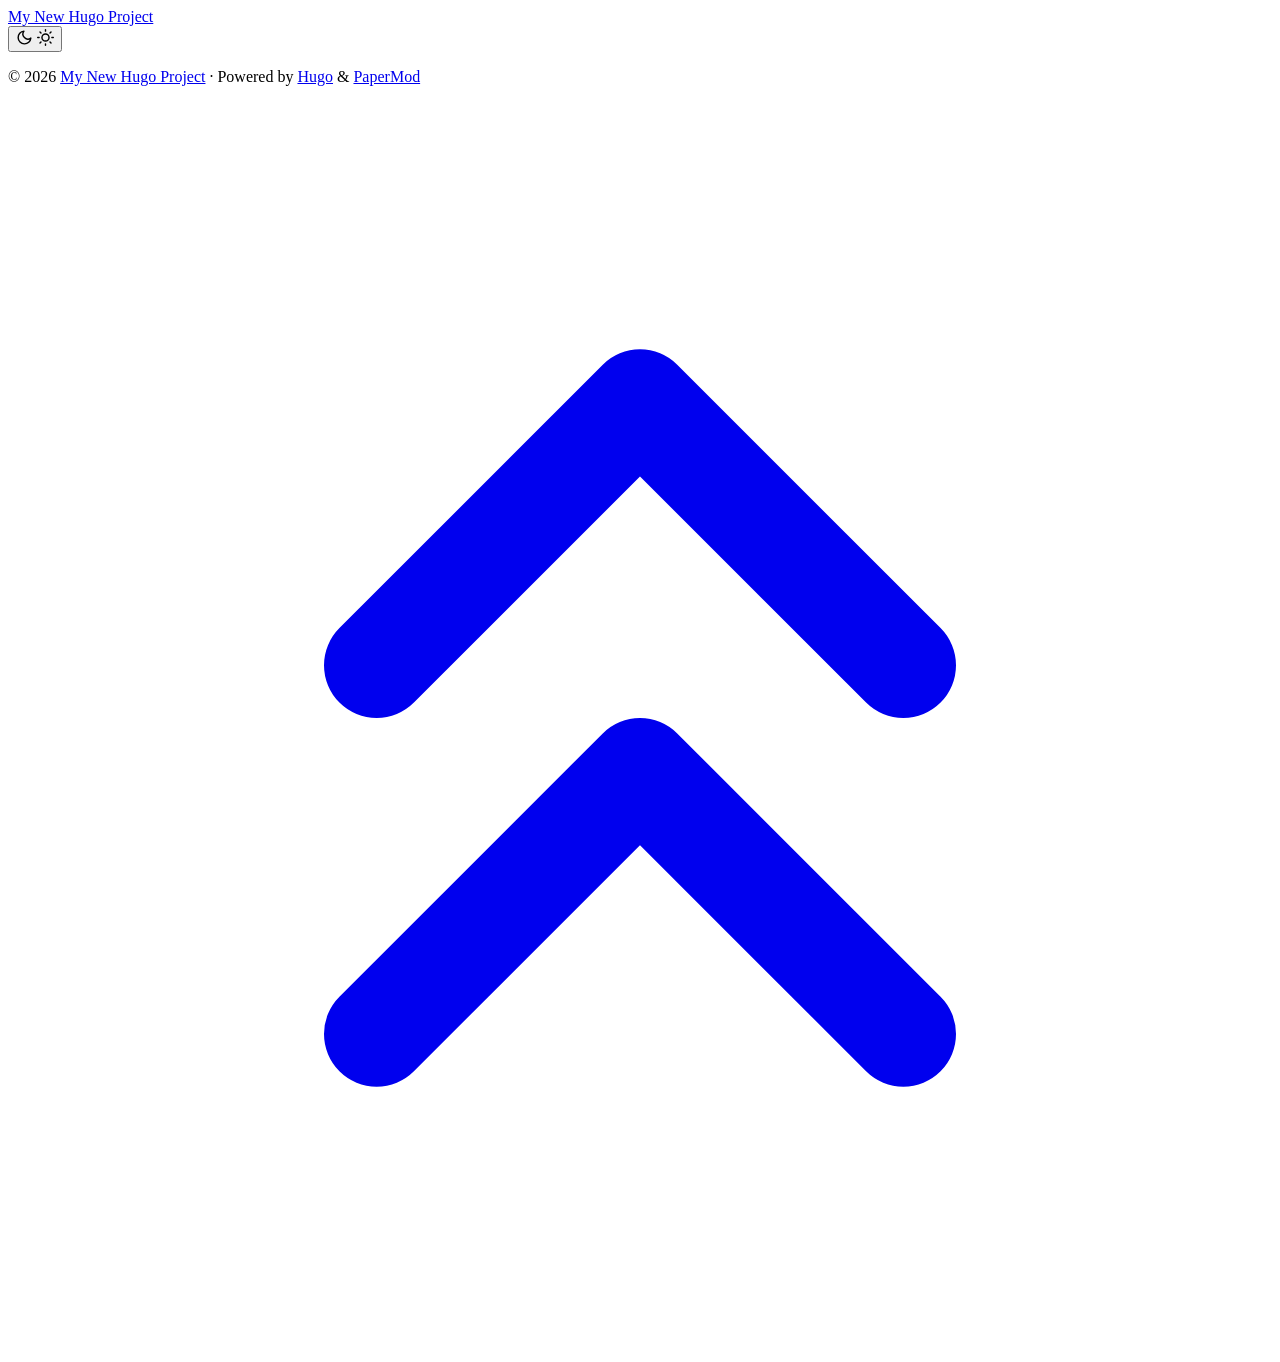
==== public/index.html @ 860954fe "init my blog" ====
<!DOCTYPE html>
<html lang="en" dir="auto" data-theme="auto">

<head><script src="/livereload.js?mindelay=10&amp;v=2&amp;port=1313&amp;path=livereload" data-no-instant defer></script><meta charset="utf-8">
<meta http-equiv="X-UA-Compatible" content="IE=edge">
<meta name="viewport" content="width=device-width, initial-scale=1, shrink-to-fit=no">
<meta name="robots" content="noindex, nofollow">
<title>My New Hugo Project</title>

<meta name="description" content="">
<meta name="author" content="">
<link rel="canonical" href="http://localhost:1313/">
<link crossorigin="anonymous" href="/assets/css/stylesheet.89ca4972ab5e6aaa05e9a0dae0c4bb64b26585bc79e36f5cf33614eea0283abe.css" integrity="sha256-icpJcqteaqoF6aDa4MS7ZLJlhbx5429c8zYU7qAoOr4=" rel="preload stylesheet" as="style">
<link rel="icon" href="http://localhost:1313/favicon.ico">
<link rel="icon" type="image/png" sizes="16x16" href="http://localhost:1313/favicon-16x16.png">
<link rel="icon" type="image/png" sizes="32x32" href="http://localhost:1313/favicon-32x32.png">
<link rel="apple-touch-icon" href="http://localhost:1313/apple-touch-icon.png">
<link rel="mask-icon" href="http://localhost:1313/safari-pinned-tab.svg">
<meta name="theme-color" content="#2e2e33">
<meta name="msapplication-TileColor" content="#2e2e33">
<link rel="alternate" type="application/rss+xml" href="http://localhost:1313/index.xml" title="rss">
<link rel="alternate" hreflang="en" href="http://localhost:1313/">
<noscript>
    <style>
        #theme-toggle,
        .top-link {
            display: none;
        }

    </style>
    <style>
        @media (prefers-color-scheme: dark) {
            :root {
                --theme: rgb(29, 30, 32);
                --entry: rgb(46, 46, 51);
                --primary: rgb(218, 218, 219);
                --secondary: rgb(155, 156, 157);
                --tertiary: rgb(65, 66, 68);
                --content: rgb(196, 196, 197);
                --code-block-bg: rgb(46, 46, 51);
                --code-bg: rgb(55, 56, 62);
                --border: rgb(51, 51, 51);
                color-scheme: dark;
            }

            .list {
                background: var(--theme);
            }

            .toc {
                background: var(--entry);
            }
        }

    </style>
</noscript>
<script>
    if (localStorage.getItem("pref-theme") === "dark") {
        document.querySelector("html").dataset.theme = 'dark';
    } else if (localStorage.getItem("pref-theme") === "light") {
       document.querySelector("html").dataset.theme = 'light';
    } else if (window.matchMedia('(prefers-color-scheme: dark)').matches) {
        document.querySelector("html").dataset.theme = 'dark';
    } else {
        document.querySelector("html").dataset.theme = 'light';
    }

</script>
	<meta name="generator" content="Hugo 0.168.0">
</head>
<body class="list" id="top">
    <header class="header">
    <nav class="header-nav">
        <div class="logo">
            <a href="http://localhost:1313/" accesskey="h" title="My New Hugo Project (Alt + H)">My New Hugo Project</a>
            <div class="logo-switches">
                <button id="theme-toggle" class="theme-toggle" accesskey="t" title="(Alt + T)" aria-label="Toggle theme">
                    <svg class="moon" xmlns="http://www.w3.org/2000/svg" width="17" height="17" viewBox="0 0 24 24"
                        fill="none" stroke="currentColor" stroke-width="2" stroke-linecap="round"
                        stroke-linejoin="round">
                        <path d="M21 12.79A9 9 0 1 1 11.21 3 7 7 0 0 0 21 12.79z"></path>
                    </svg>
                    <svg class="sun" xmlns="http://www.w3.org/2000/svg" width="17" height="17" viewBox="0 0 24 24"
                        fill="none" stroke="currentColor" stroke-width="2" stroke-linecap="round"
                        stroke-linejoin="round">
                        <circle cx="12" cy="12" r="5"></circle>
                        <line x1="12" y1="1" x2="12" y2="3"></line>
                        <line x1="12" y1="21" x2="12" y2="23"></line>
                        <line x1="4.22" y1="4.22" x2="5.64" y2="5.64"></line>
                        <line x1="18.36" y1="18.36" x2="19.78" y2="19.78"></line>
                        <line x1="1" y1="12" x2="3" y2="12"></line>
                        <line x1="21" y1="12" x2="23" y2="12"></line>
                        <line x1="4.22" y1="19.78" x2="5.64" y2="18.36"></line>
                        <line x1="18.36" y1="5.64" x2="19.78" y2="4.22"></line>
                    </svg>
                </button>
            </div>
        </div>
        <ul id="menu" class="menu">
        </ul>
    </nav>
</header>
<main class="main"> 
    </main>
    
<footer class="footer">
        <span>&copy; 2026 <a href="http://localhost:1313/">My New Hugo Project</a></span> · 

    
    
    <span>
        Powered by
        <a href="https://gohugo.io/?utm_source=papermod" rel="noopener" target="_blank">Hugo</a> &
        <a href="https://github.com/adityatelange/hugo-PaperMod/" rel="noopener" target="_blank">PaperMod</a>
    </span>
</footer>
<a href="#top" id="top-link" class="top-link hidden" aria-label="go to top" title="Go to Top (Alt + G)" accesskey="g">
    <svg xmlns="http://www.w3.org/2000/svg" viewBox="0 0 24 24" fill="none" stroke="currentColor" stroke-width="2"
        stroke-linecap="round" stroke-linejoin="round" class="feather feather-chevrons-up">
        <polyline points="17 11 12 6 7 11"></polyline>
        <polyline points="17 18 12 13 7 18"></polyline>
    </svg>
</a>

<script>
    let menu = document.getElementById('menu');
    if (menu) {
        
        const scrollPosition = localStorage.getItem("menu-scroll-position");
        if (scrollPosition) {
            menu.scrollLeft = parseInt(scrollPosition, 10);
        }
        
        menu.onscroll = function () {
            localStorage.setItem("menu-scroll-position", menu.scrollLeft);
        }
    }

    document.querySelectorAll('a[href^="#"]').forEach(anchor => {
        anchor.addEventListener("click", function (e) {
            e.preventDefault();
            var id = this.getAttribute("href").substr(1);
            if (!window.matchMedia('(prefers-reduced-motion: reduce)').matches) {
                document.querySelector(`[id='${decodeURIComponent(id)}']`).scrollIntoView({
                    behavior: "smooth"
                });
            } else {
                document.querySelector(`[id='${decodeURIComponent(id)}']`).scrollIntoView();
            }
            if (id === "top") {
                history.replaceState(null, null, " ");
            } else {
                history.pushState(null, null, `#${id}`);
            }
        });
    });

</script>
<script>
    var toplink = document.getElementById("top-link");
    window.onscroll = function () {
        const scrollThreshold = window.innerHeight;
        if (document.body.scrollTop > scrollThreshold || document.documentElement.scrollTop > scrollThreshold) {
            toplink.classList.remove("hidden");
        } else {
            toplink.classList.add("hidden");
        }
    };

</script>
<script>
    document.getElementById("theme-toggle").addEventListener("click", () => {
        const html = document.querySelector("html");
        if (html.dataset.theme === "dark") {
            html.dataset.theme = 'light';
            localStorage.setItem("pref-theme", 'light');
        } else {
            html.dataset.theme = 'dark';
            localStorage.setItem("pref-theme", 'dark');
        }
    })

</script>
</body>

</html>
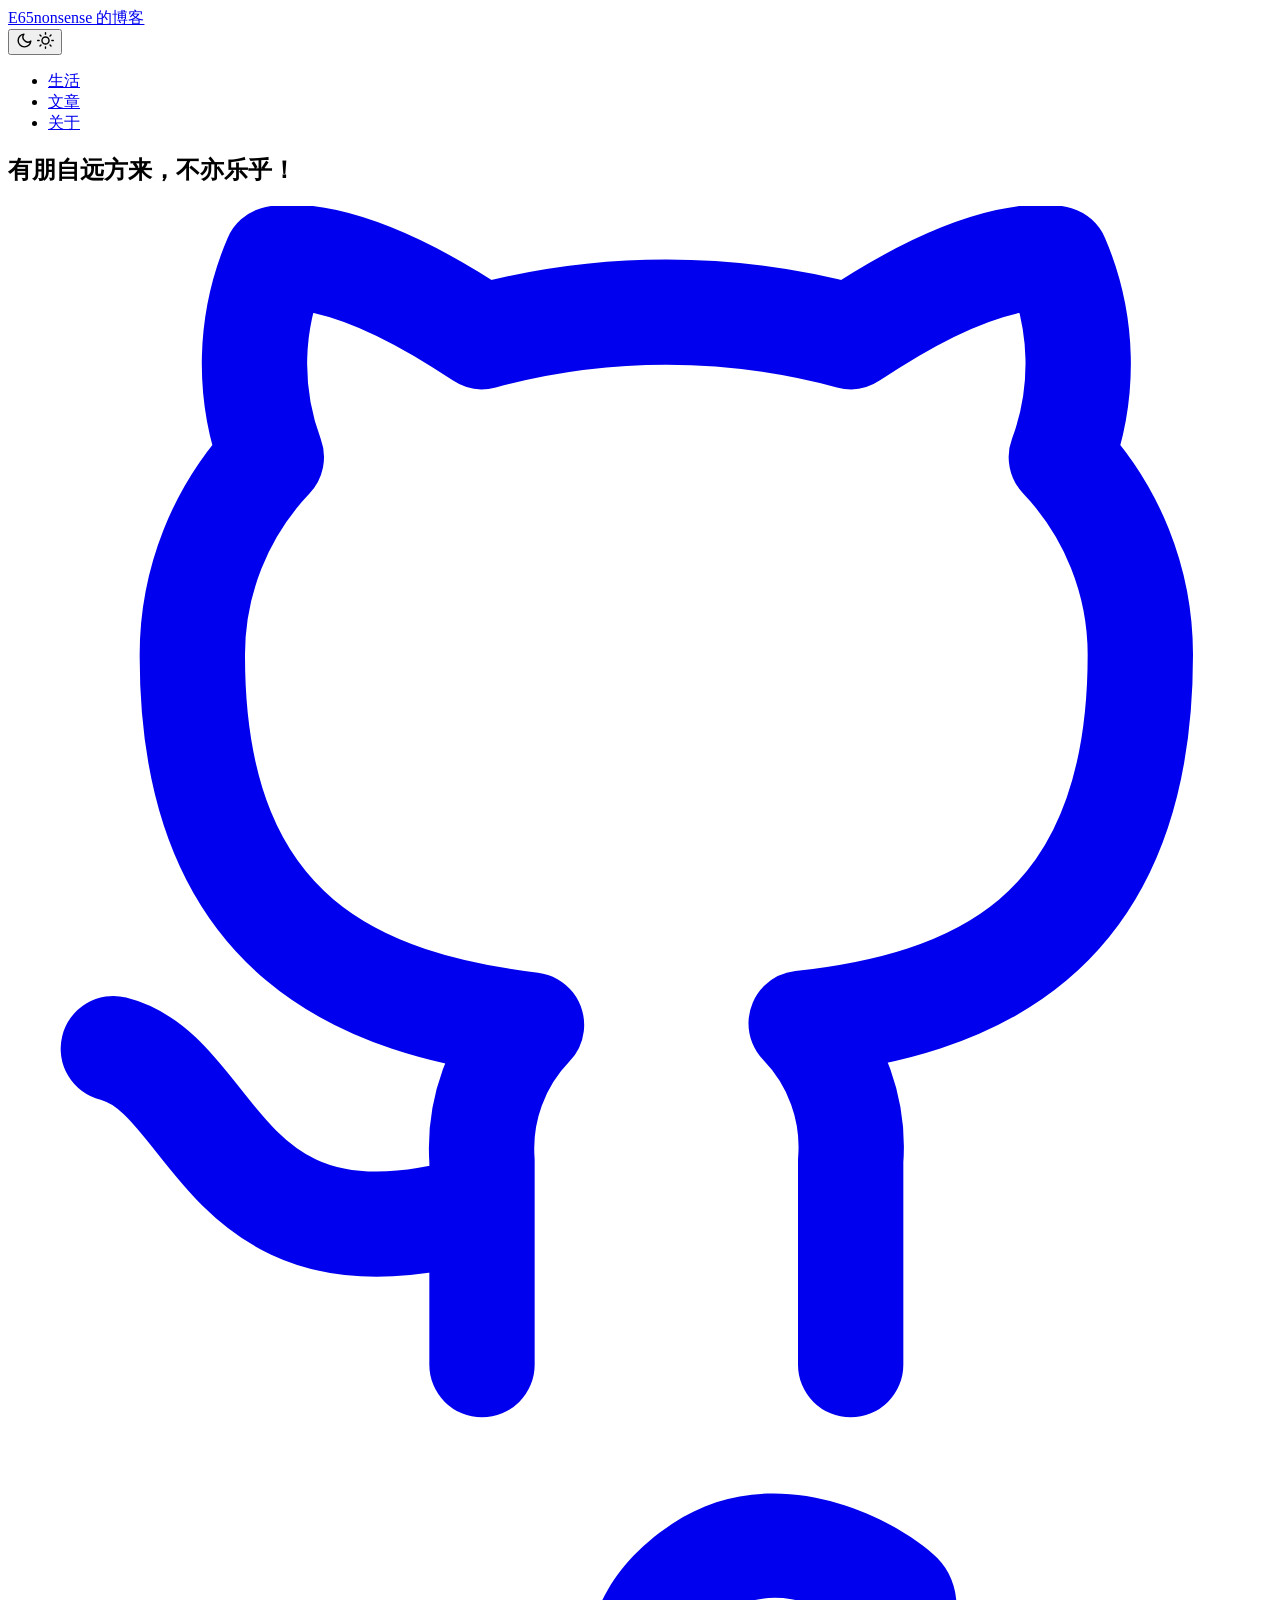
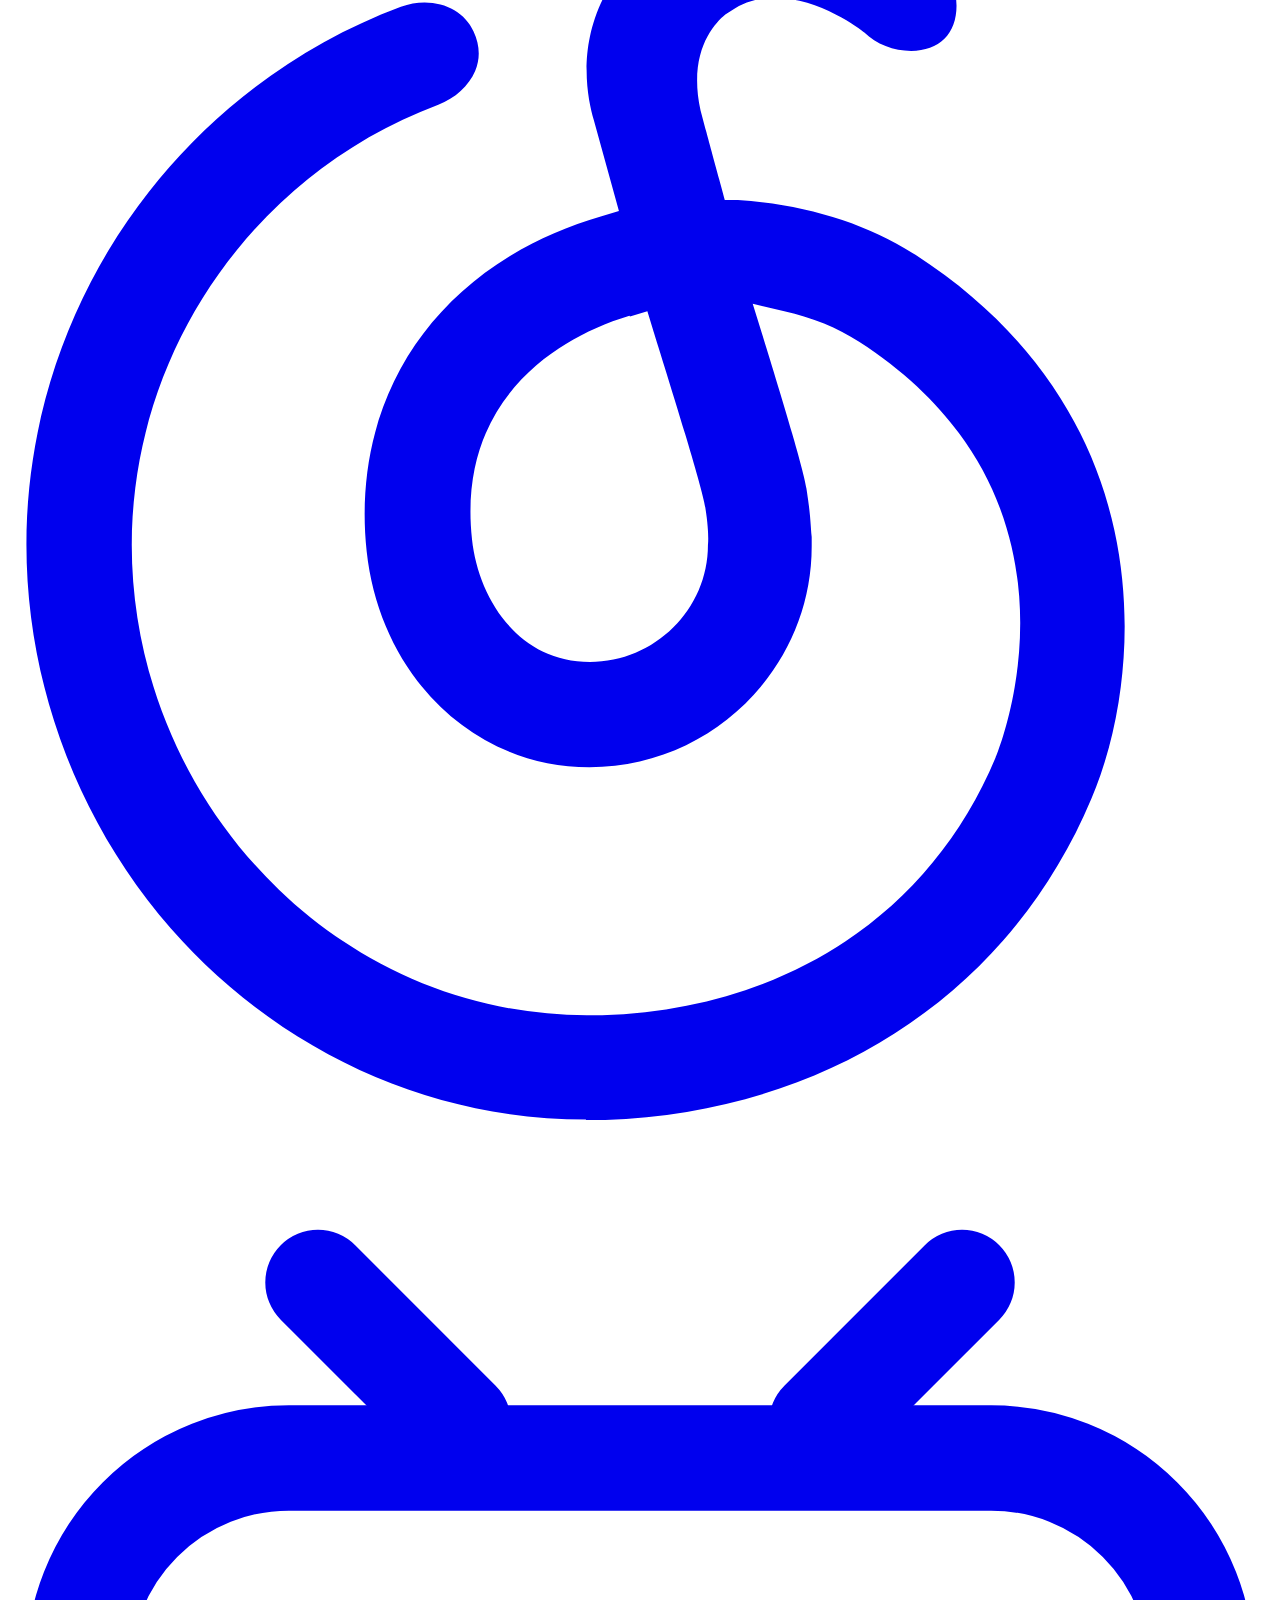
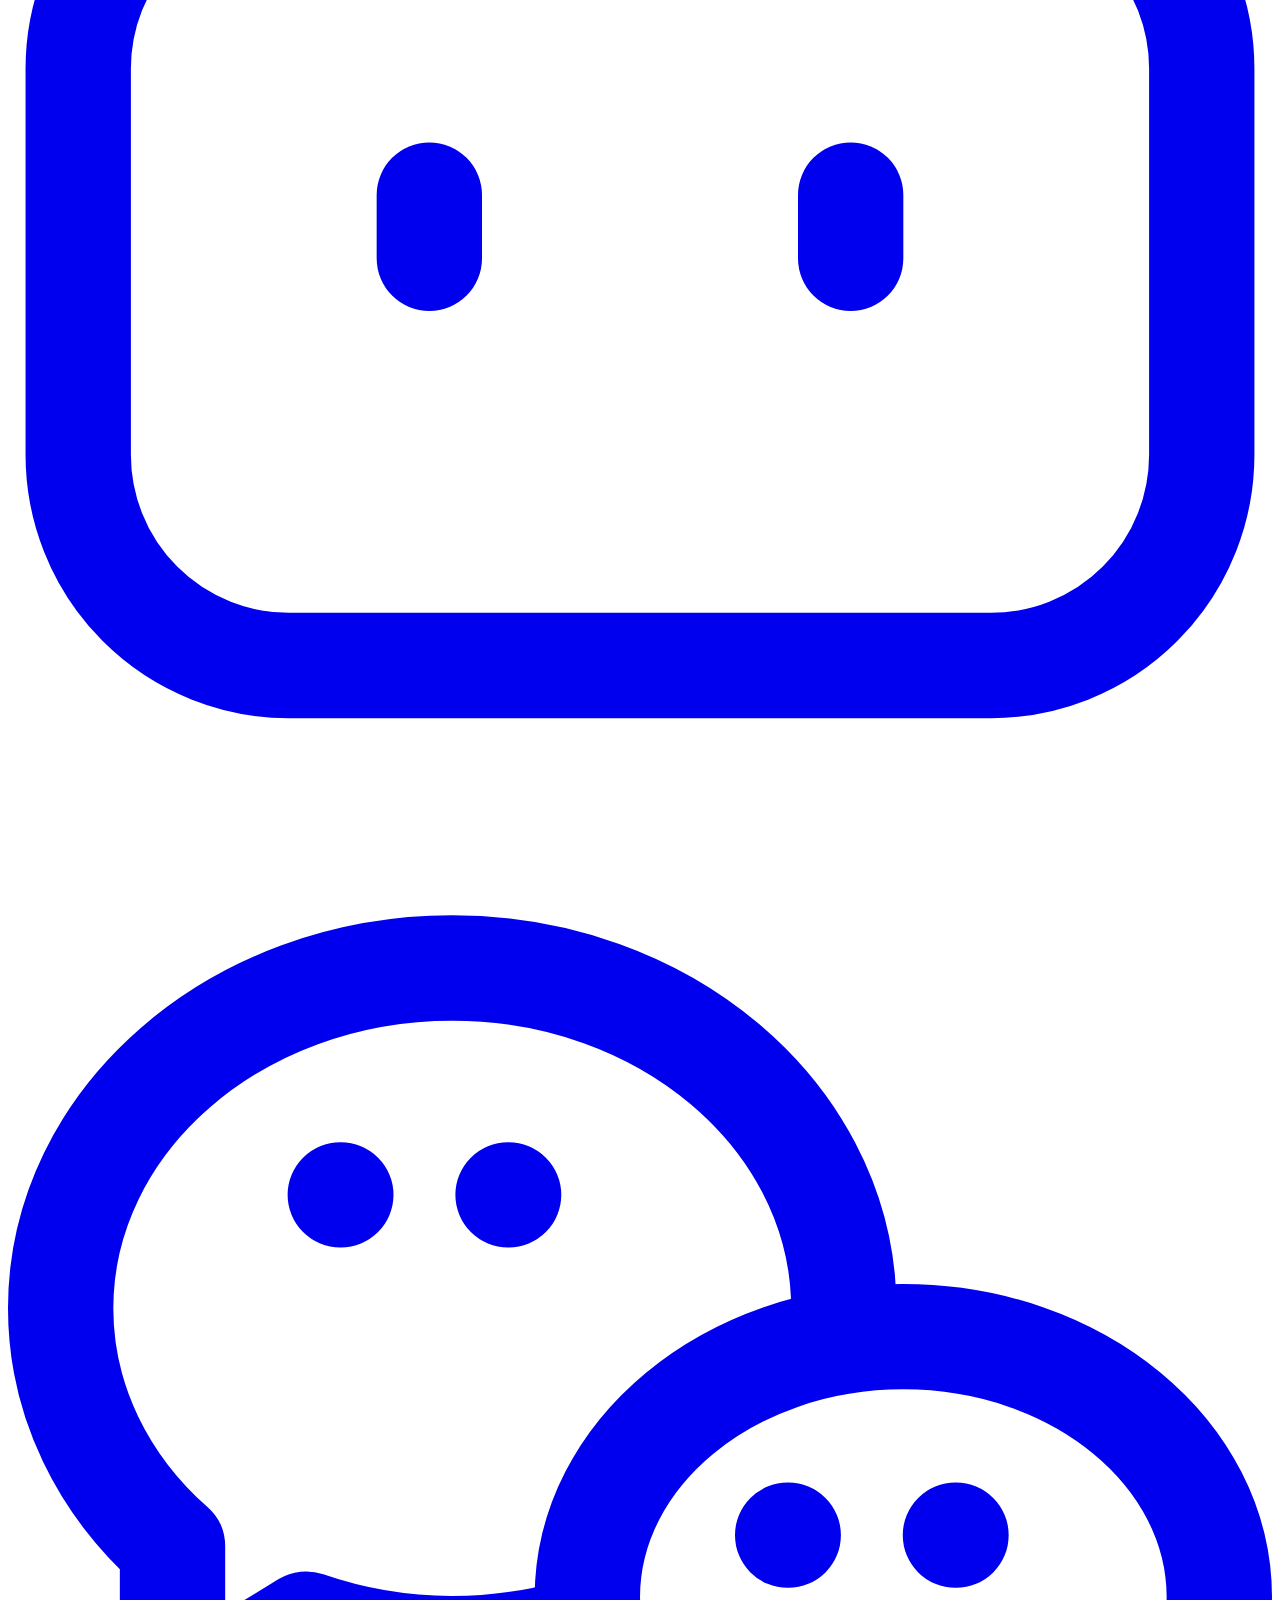
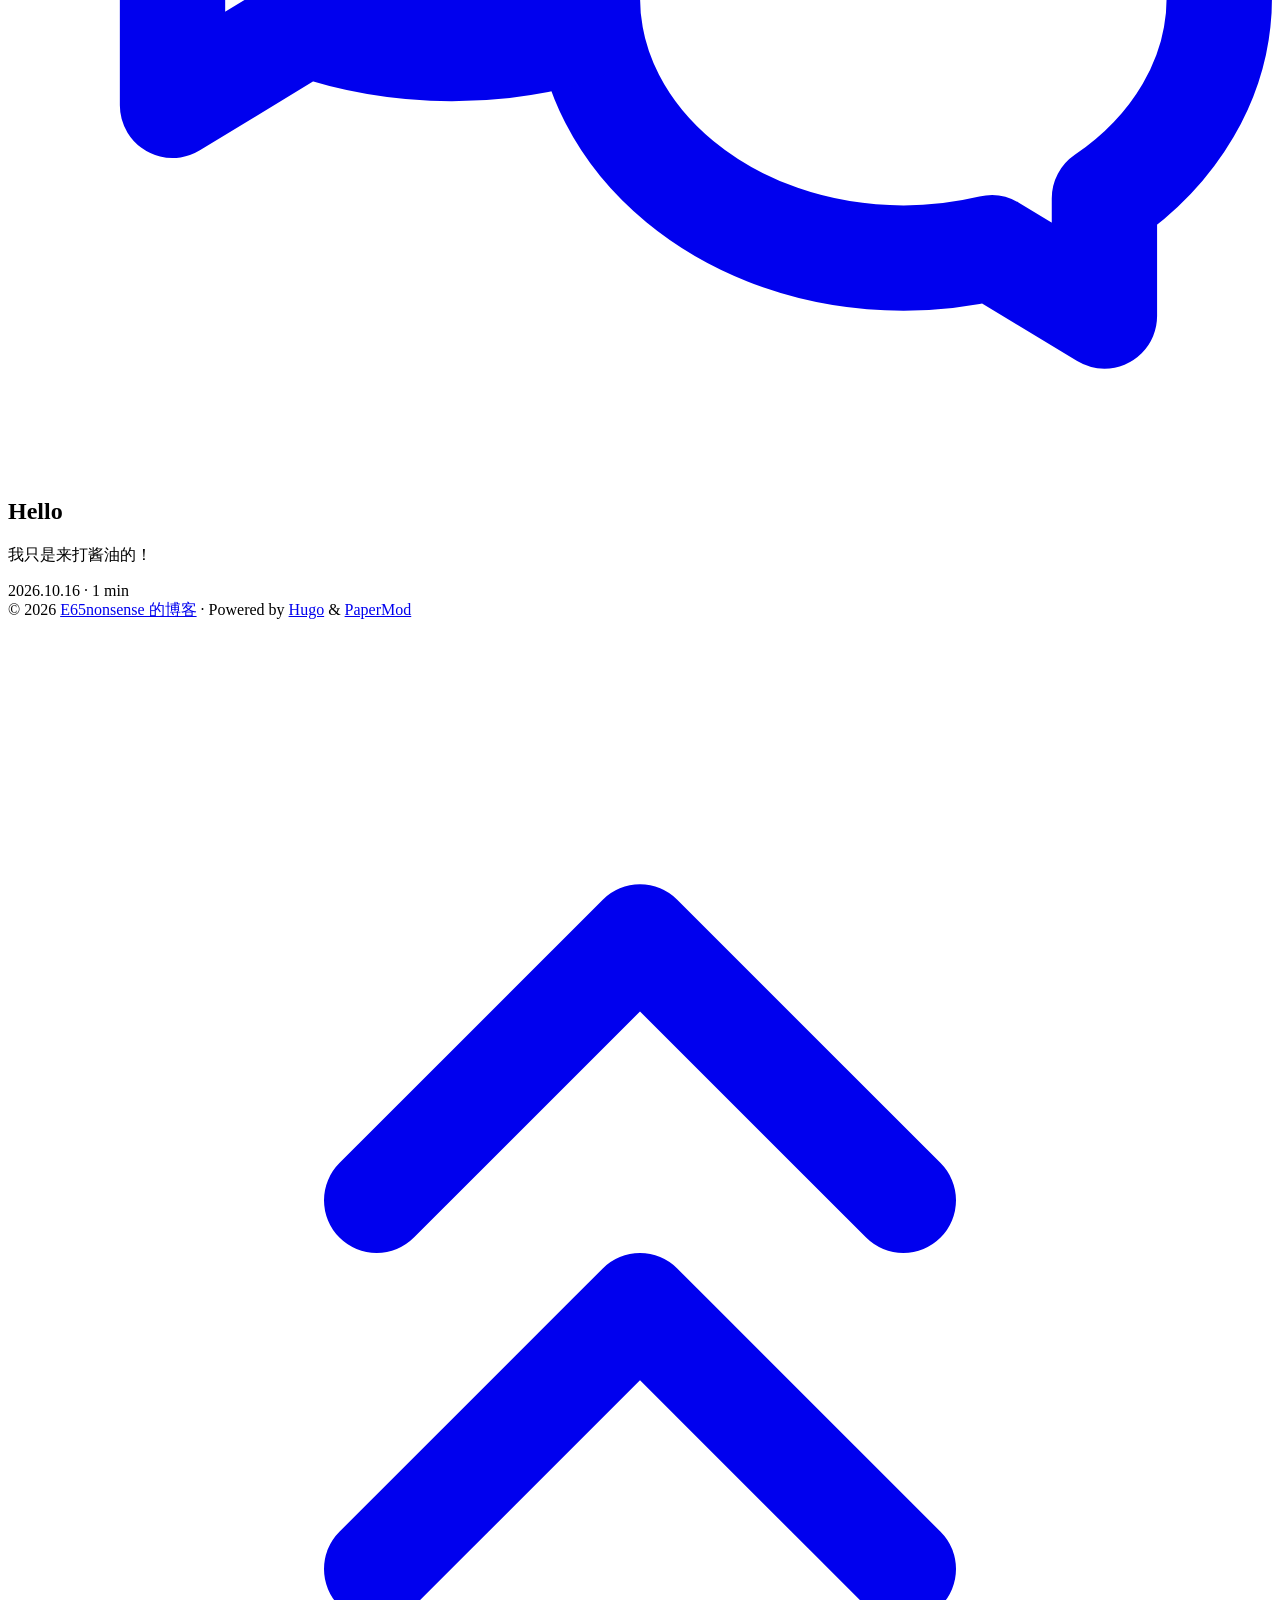
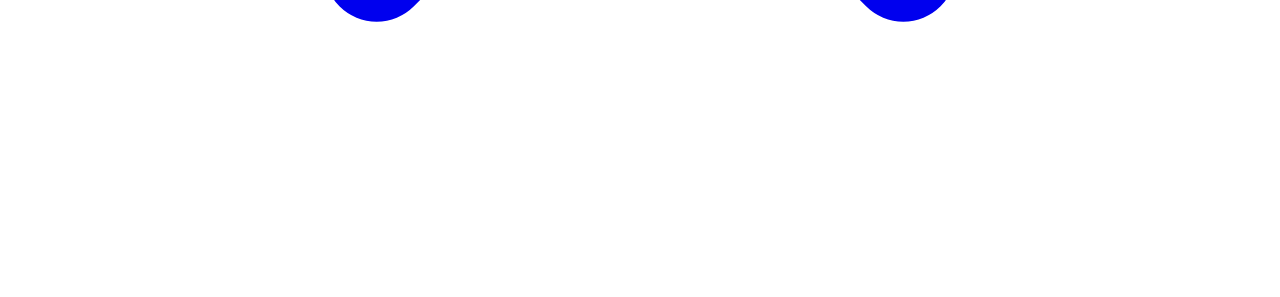
==== commit 5ef76f27: "update animation" ====
--- a/public/index.html
+++ b/public/index.html
@@ -5,12 +5,12 @@
 <meta http-equiv="X-UA-Compatible" content="IE=edge">
 <meta name="viewport" content="width=device-width, initial-scale=1, shrink-to-fit=no">
 <meta name="robots" content="noindex, nofollow">
-<title>My New Hugo Project</title>
+<title>E65nonsense 的博客</title>
 
 <meta name="description" content="">
 <meta name="author" content="">
 <link rel="canonical" href="http://localhost:1313/">
-<link crossorigin="anonymous" href="/assets/css/stylesheet.89ca4972ab5e6aaa05e9a0dae0c4bb64b26585bc79e36f5cf33614eea0283abe.css" integrity="sha256-icpJcqteaqoF6aDa4MS7ZLJlhbx5429c8zYU7qAoOr4=" rel="preload stylesheet" as="style">
+<link crossorigin="anonymous" href="/assets/css/stylesheet.461af051057449fd8d105f580c86c75fb203ef92f8b683666ded259d15d4bb39.css" integrity="sha256-RhrwUQV0Sf2NEF9YDIbHX7ID75L4toNmbe0lnRXUuzk=" rel="preload stylesheet" as="style">
 <link rel="icon" href="http://localhost:1313/favicon.ico">
 <link rel="icon" type="image/png" sizes="16x16" href="http://localhost:1313/favicon-16x16.png">
 <link rel="icon" type="image/png" sizes="32x32" href="http://localhost:1313/favicon-32x32.png">
@@ -72,7 +72,7 @@
     <header class="header">
     <nav class="header-nav">
         <div class="logo">
-            <a href="http://localhost:1313/" accesskey="h" title="My New Hugo Project (Alt + H)">My New Hugo Project</a>
+            <a href="http://localhost:1313/" accesskey="h" title="E65nonsense 的博客 (Alt + H)">E65nonsense 的博客</a>
             <div class="logo-switches">
                 <button id="theme-toggle" class="theme-toggle" accesskey="t" title="(Alt + T)" aria-label="Toggle theme">
                     <svg class="moon" xmlns="http://www.w3.org/2000/svg" width="17" height="17" viewBox="0 0 24 24"
@@ -97,14 +97,95 @@
             </div>
         </div>
         <ul id="menu" class="menu">
+            <li>
+                <a href="http://localhost:1313/life/" title="生活">
+                    <span>生活</span>
+                </a>
+            </li>
+            <li>
+                <a href="http://localhost:1313/posts/" title="文章">
+                    <span>文章</span>
+                </a>
+            </li>
+            <li>
+                <a href="http://localhost:1313/about/" title="关于">
+                    <span>关于</span>
+                </a>
+            </li>
         </ul>
     </nav>
 </header>
 <main class="main"> 
+<article class="first-entry home-info">
+    <header class="entry-header">
+        <h1>有朋自远方来，不亦乐乎！</h1>
+    </header>
+    <div class="entry-content md-content">
+        
+        
+    </div>
+    <footer class="entry-footer">
+        <div class="social-icons" >
+    <a href="https://github.com/E65nonsense" target="_blank" rel="noopener noreferrer me"
+        title="前往我的 GITHUB 主页">
+        <svg xmlns="http://www.w3.org/2000/svg" viewBox="0 0 24 24" fill="none" stroke="currentColor" stroke-width="2"
+    stroke-linecap="round" stroke-linejoin="round">
+    <path
+        d="M9 19c-5 1.5-5-2.5-7-3m14 6v-3.87a3.37 3.37 0 0 0-.94-2.61c3.14-.35 6.44-1.54 6.44-7A5.44 5.44 0 0 0 20 4.77 5.07 5.07 0 0 0 19.91 1S18.73.65 16 2.48a13.38 13.38 0 0 0-7 0C6.27.65 5.09 1 5.09 1A5.07 5.07 0 0 0 5 4.77a5.44 5.44 0 0 0-1.5 3.78c0 5.42 3.3 6.61 6.44 7A3.37 3.37 0 0 0 9 18.13V22">
+    </path>
+</svg>
+    </a>
+    <a href="https://music.163.com/#/user/home?id=329601548" target="_blank" rel="noopener noreferrer me"
+        title="来欣赏我的超绝歌品！">
+        <svg xmlns="http://www.w3.org/2000/svg" viewBox="0 0 24 24" fill="currentColor">
+    <path
+        d="M10.98,23.65c-2.69,0-5.26-1.05-7.24-2.95C1.59,18.63,.35,15.72,.35,12.73,.35,8.21,3.21,4.11,7.46,2.52c.15-.05,.3-.08,.45-.08,.42,0,.78,.21,.93,.55,.12,.26,.13,.51,.03,.75-.12,.28-.38,.52-.7,.64-3.48,1.3-5.82,4.66-5.82,8.36,0,2.46,1.02,4.84,2.79,6.54,1.6,1.54,3.68,2.39,5.85,2.39,.1,0,.2,0,.29,0,3.49-.12,6.22-1.91,7.47-4.89,.08-.2,2.01-4.93-2.59-7.9-.41-.27-.89-.46-1.42-.58l-.6-.14,.18,.58c.21,.68,.78,2.52,.84,2.93,.07,.46,.07,.51,.1,.92v.18c0,2.3-1.89,4.19-4.22,4.19-2.2,0-3.97-1.73-4.23-4.1-.25-2.35,.74-4.4,2.73-5.61,.53-.32,1.11-.57,1.73-.75l.33-.1-.48-1.74c-.16-.54-.53-2.38,1.5-3.72,.57-.38,1.22-.57,1.91-.57,1.38,0,2.62,.74,3.12,1.23,.22,.22,.36,.56,.36,.9,0,.26-.08,.48-.23,.63-.15,.15-.37,.23-.63,.23-.33,0-.67-.13-.89-.35-.06-.05-.85-.66-1.7-.66-.31,0-.59,.08-.82,.24-.04,.03-.08,.05-.12,.08-.23,.19-.71,.73-.47,1.82l.09,.34,.02,.07h0s.35,1.29,.35,1.29h.25c1.24,.08,2.39,.42,3.32,1.01l.05,.03c4.82,3.12,4.29,8.12,3.34,10.33-1.54,3.67-4.99,5.95-9.23,6.1-.12,0-.25,0-.37,0Zm.82-15.26c-.43,.13-.84,.31-1.2,.53-.94,.57-2.01,1.68-1.79,3.71,.12,1.12,.87,2.33,2.24,2.33,1.23,0,2.24-1,2.24-2.22h0s.03-.21-.05-.71c-.07-.46-.91-3.1-1-3.4l-.1-.33-.33,.1Z" />
+</svg>
+    </a>
+    <a href="https://space.bilibili.com/445538963" target="_blank" rel="noopener noreferrer me"
+        title="或者在 B 站上关注我">
+        <svg xmlns="http://www.w3.org/2000/svg" viewBox="0 0 24 24" fill="none" stroke="currentColor" stroke-width="2"
+    stroke-linecap="round">
+    <rect x="1.3333" y="6" width="21.333" height="15.333" rx="4" ry="4" />
+    <path d="m8 12.4v1.2" />
+    <path d="m16 12.4v1.2" />
+    <path d="m5.8853 2.6667 2.6667 2.6667" />
+    <path d="m18.115 2.6667-2.6667 2.6667" />
+</svg>
+    </a>
+    <a href="/support/" target="_blank" rel="noopener noreferrer me"
+        title="当然你也可以请我喝杯奶茶！">
+        <svg xmlns="http://www.w3.org/2000/svg" viewBox="0 0 24 24" fill="none" stroke="currentColor" stroke-width="2"
+    stroke-linecap="round" stroke-linejoin="round">
+    <path
+        d="M17 10C20.3142 10 23 12.2165 23 14.95C23 16.4867 22.1513 17.8595 20.8182 18.767V21L18.6756 19.7042C18.1265 19.835 17.5642 19.9007 17 19.9C13.6858 19.9 11 17.6835 11 14.95C11 12.2165 13.6858 10 17 10Z" />
+    <path
+        d="M10.7657 15.5978C10.033 15.8089 9.24728 15.9231 8.43285 15.9231C7.4893 15.9251 6.55199 15.7679 5.65934 15.4578L3.12367 17V13.9835C1.81018 12.8183 1 11.2223 1 9.46154C1 5.89262 4.3278 3 8.43285 3C12.4487 3 15.7202 5.76769 15.8657 9.23V9.48092M9.49469 7.30769H9.50531M6.30918 7.30769H6.3198M14.8039 13.7692H14.8145M17.9894 13.7692H18" />
+</svg>
+    </a>
+</div>
+
+    </footer>
+</article>
+
+<article class="post-entry"> 
+  <header class="entry-header">
+    <h2 class="entry-hint-parent">Hello
+    </h2>
+  </header>
+  <div class="entry-content">
+    <p>我只是来打酱油的！
+</p>
+  </div>
+  <footer class="entry-footer">
+
+<span title='2026-10-16 23:24:37 +0800 CST'>2026.10.16</span>&nbsp;·&nbsp;<span>1 min</span></footer>
+  <a class="entry-link" aria-label="post link to Hello" href="http://localhost:1313/posts/hello/"></a>
+</article>
     </main>
     
 <footer class="footer">
-        <span>&copy; 2026 <a href="http://localhost:1313/">My New Hugo Project</a></span> · 
+        <span>&copy; 2026 <a href="http://localhost:1313/">E65nonsense 的博客</a></span> · 
 
     
     
@@ -121,6 +202,7 @@
         <polyline points="17 18 12 13 7 18"></polyline>
     </svg>
 </a>
+<script defer src="/js/animations.min.a040899407427f8f64431176fae6650f2e6ac2b10d0a97732e274e514d889f55.js" integrity="sha256-oECJlAdCf49kQxF2&#43;uZlDy5qwrENCpdzLidOUU2In1U="></script>
 
 <script>
     let menu = document.getElementById('menu');
